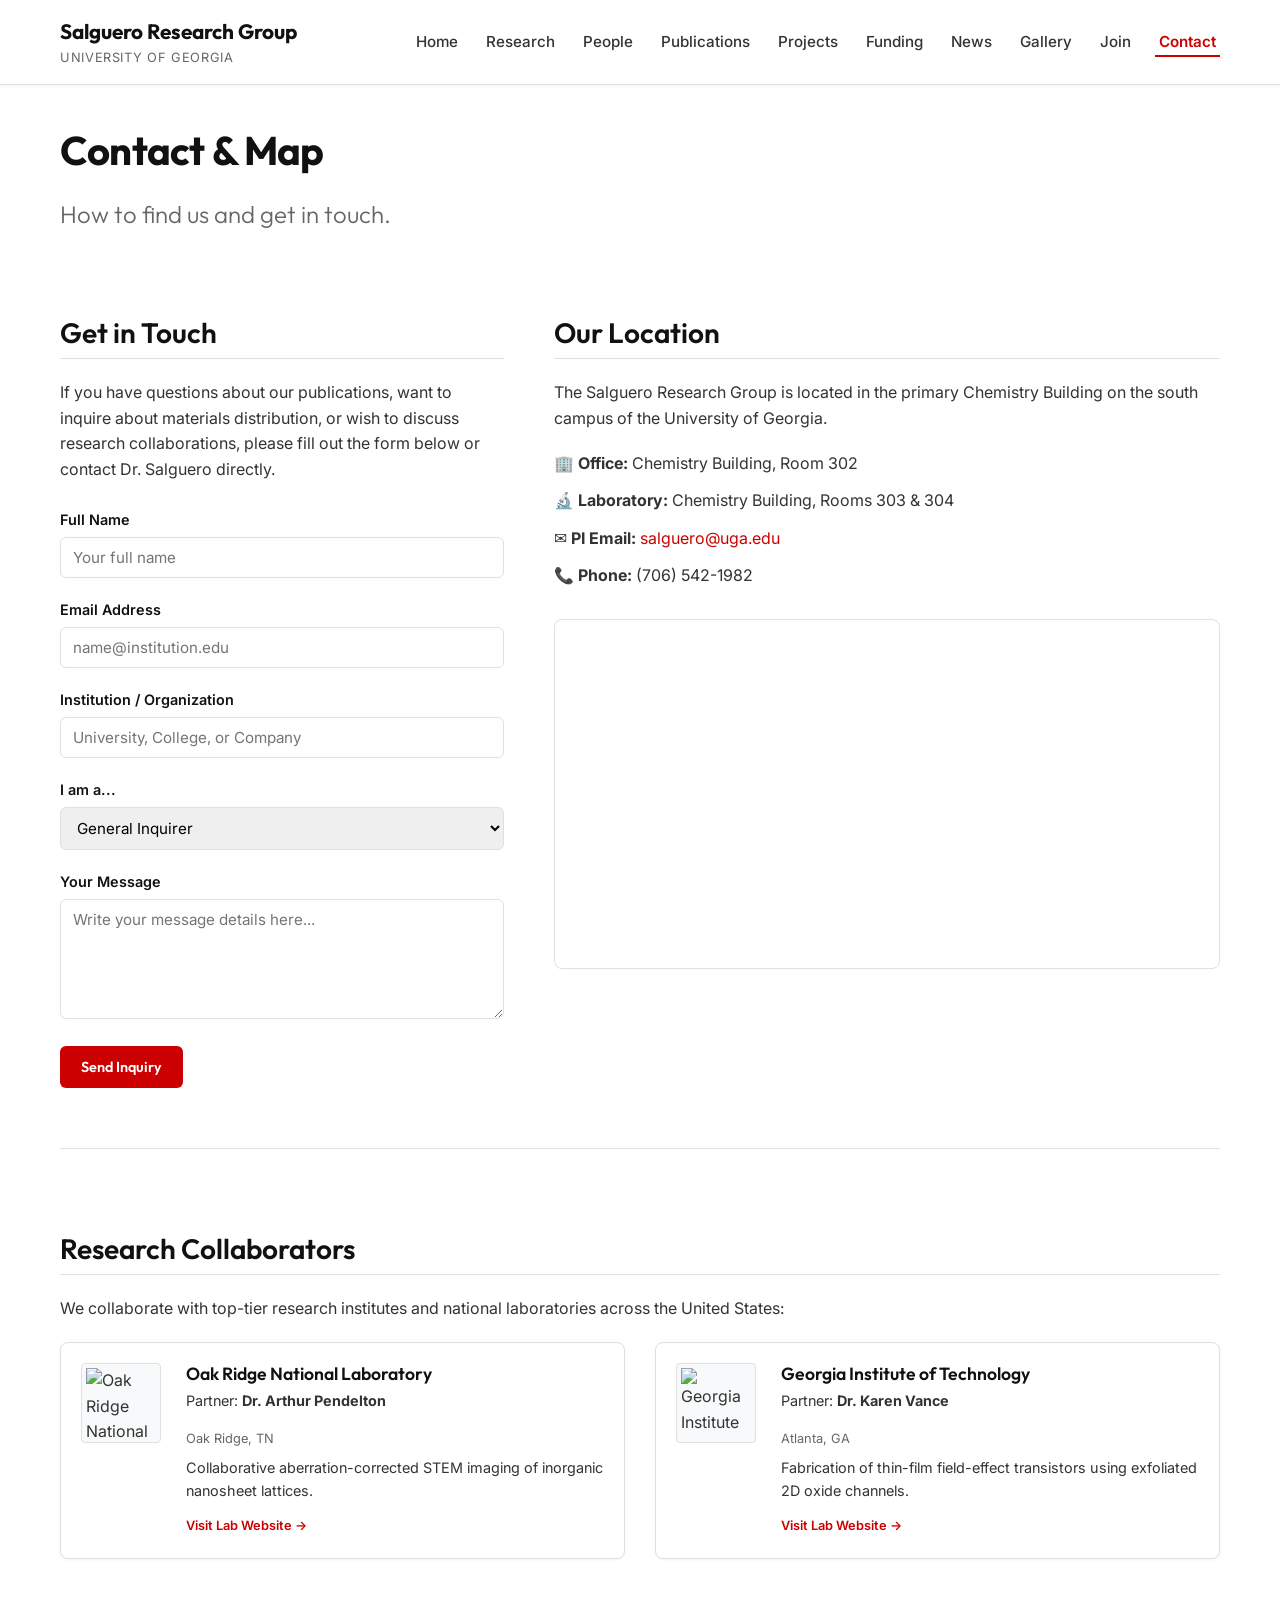
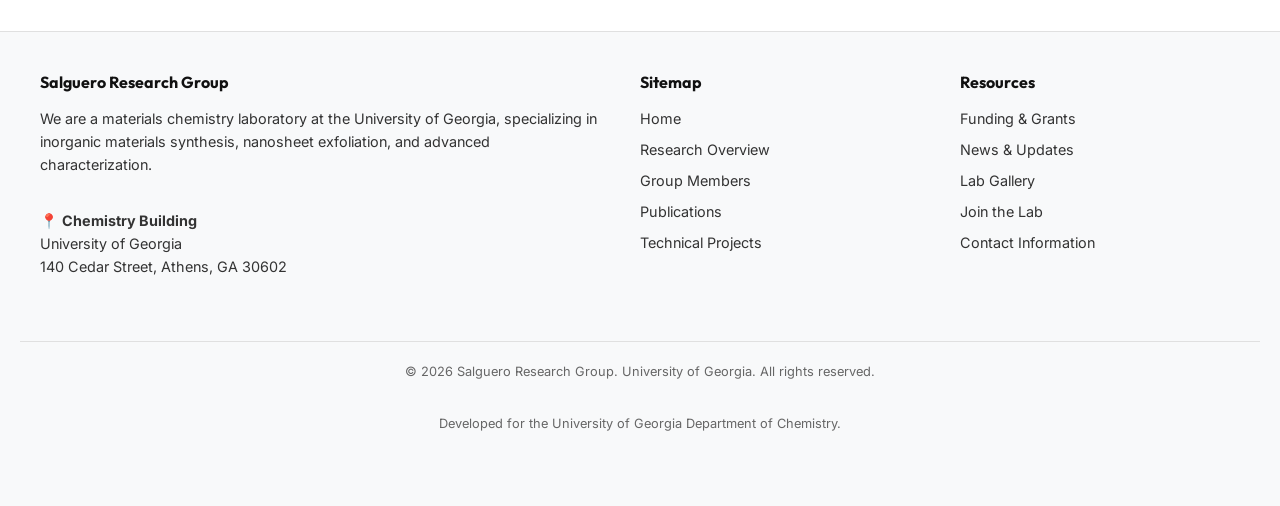
==== contact.html @ 6aad4009 "Build Version 1 responsive HTML pages, global layout script, and academic stylesheet" ====
<!DOCTYPE html>
<html lang="en">
<head>
  <meta charset="UTF-8">
  <meta name="viewport" content="width=device-width, initial-scale=1.0">
  <meta name="description" content="Get in touch with the Salguero Lab at UGA. Laboratory location, mailing address, email contact, and campus navigation map.">
  <title>Contact & Map | Salguero Research Group</title>
  <link rel="stylesheet" href="styles/main.css">
  <link rel="preconnect" href="https://fonts.googleapis.com">
  <link rel="preconnect" href="https://fonts.gstatic.com" crossorigin>
  <link href="https://fonts.googleapis.com/css2?family=Inter:wght@400;500;600&family=Outfit:wght@600;700&display=swap" rel="stylesheet">
</head>
<body>

  <div id="header-container"></div>

  <main id="main-content">
    <h1>Contact & Map</h1>
    <p class="hero-tagline">How to find us and get in touch.</p>

    <div class="contact-grid" style="margin-top: 40px;">
      
      <!-- Left Column: Info & Form -->
      <div>
        <h2>Get in Touch</h2>
        <p>If you have questions about our publications, want to inquire about materials distribution, or wish to discuss research collaborations, please fill out the form below or contact Dr. Salguero directly.</p>
        
        <form id="contact-form" style="margin-top: 25px;" onsubmit="handleFormSubmit(event)">
          <div class="form-group">
            <label for="name" class="form-label">Full Name</label>
            <input type="text" id="name" class="form-control" required placeholder="Your full name">
          </div>
          
          <div class="form-group">
            <label for="email" class="form-label">Email Address</label>
            <input type="email" id="email" class="form-control" required placeholder="name@institution.edu">
          </div>

          <div class="form-group">
            <label for="affiliation" class="form-label">Institution / Organization</label>
            <input type="text" id="affiliation" class="form-control" placeholder="University, College, or Company">
          </div>

          <div class="form-group">
            <label for="role" class="form-label">I am a...</label>
            <select id="role" class="form-control">
              <option value="General Inquirer">General Inquirer</option>
              <option value="Graduate Applicant">Prospective Graduate Student</option>
              <option value="Undergraduate Applicant">Prospective Undergraduate Researcher</option>
              <option value="Collaborator">Academic or Industry Collaborator</option>
            </select>
          </div>

          <div class="form-group">
            <label for="message" class="form-label">Your Message</label>
            <textarea id="message" class="form-control" required placeholder="Write your message details here..."></textarea>
          </div>

          <button type="submit" class="btn btn-primary">Send Inquiry</button>
        </form>

        <div id="form-success-box" class="empty-state-card hidden" style="background-color: #E8F5E9; border-color: #2E7D32; padding: 25px; margin-top: 20px; text-align: left;">
          <h4 style="color: #2E7D32; margin-bottom: 5px;">✓ Message Submitted Successfully</h4>
          <p style="margin-bottom: 0; font-size: 0.95rem;">Thank you for contacting the Salguero Research Group. We have received your inquiry and will respond as soon as possible.</p>
        </div>
      </div>

      <!-- Right Column: Address and Map -->
      <div>
        <h2>Our Location</h2>
        <p>The Salguero Research Group is located in the primary Chemistry Building on the south campus of the University of Georgia.</p>
        
        <ul class="contact-list">
          <li>🏢 <strong>Office:</strong> Chemistry Building, Room 302</li>
          <li>🔬 <strong>Laboratory:</strong> Chemistry Building, Rooms 303 & 304</li>
          <li>✉️ <strong>PI Email:</strong> <a href="mailto:salguero@uga.edu">salguero@uga.edu</a></li>
          <li>📞 <strong>Phone:</strong> (706) 542-1982</li>
        </ul>

        <div class="map-iframe-container" style="margin-top: 30px;">
          <!-- Embedded Google Map of UGA Chemistry Building -->
          <iframe 
            title="UGA Chemistry Department Location Map"
            src="https://www.google.com/maps/embed?pb=!1m18!1m12!1m13!1d3320.1706859345633!2d-83.37330548480374!3d33.94705358063544!2m3!1f0!2f0!3f0!3m2!1i1024!2i768!4f13.1!3m3!1m2!1s0x88f66d2146f6630f%3A0xc3cfdb078696ecbd!2sChemistry%20Department%2C%20140%20Cedar%20St%2C%20Athens%2C%20GA%2030602!5e0!3m2!1sen!2sus!4v1660000000000!5m2!1sen!2sus"
            allowfullscreen="" 
            loading="lazy" 
            referrerpolicy="no-referrer-when-downgrade">
          </iframe>
        </div>
      </div>

    </div>

    <!-- Render Collaborators Section -->
    <section class="mb-8" style="margin-top: 60px; padding-top: 40px; border-top: 1px solid var(--border);">
      <h2>Research Collaborators</h2>
      <p style="margin-bottom: 20px;">We collaborate with top-tier research institutes and national laboratories across the United States:</p>
      <div id="collaborators-list-target" class="grid-cols-2">
        <p>Loading collaborator profiles...</p>
      </div>
    </section>

  </main>

  <div id="footer-container"></div>

  <script type="module" src="src/js/layout.js"></script>
  <script type="module">
    import { loadData } from './src/js/loader.js';
    import { validateData } from './src/js/validator.js';
    import { CollaboratorCard } from './src/js/components.js';
    import { renderList } from './src/js/renderer.js';

    // Bind form submit globally
    window.handleFormSubmit = function(event) {
      event.preventDefault();
      
      // Hide form and show success box
      const form = document.getElementById('contact-form');
      const successBox = document.getElementById('form-success-box');
      if (form && successBox) {
        form.classList.add('hidden');
        successBox.classList.remove('hidden');
      }
    };

    async function initCollaborators() {
      const dataObj = await loadData('collaborators.json');
      const collaboratorsList = dataObj.collaborators || [];

      // Validate
      validateData('collaborator', collaboratorsList);

      // Render
      renderList({
        selector: '#collaborators-list-target',
        items: collaboratorsList,
        componentFn: CollaboratorCard,
        emptyMessage: 'No collaborators registered.'
      });
    }

    initCollaborators();
  </script>
</body>
</html>
---- styles/main.css ----
/* Design Tokens & Stylesheet for Salguero Lab Website */

/* 1. Global Reset & Variables */
:root {
  --primary: #CC0000;       /* UGA Bulldog Red */
  --primary-hover: #A30000;
  --dark: #111111;          /* Arch Black alternative */
  --dark-gray: #333333;     /* Body Text */
  --light-gray: #666666;    /* Captions / Meta */
  --border: #E0E0E0;        /* Silver Borders */
  --bg: #FFFFFF;            /* Main Background */
  --bg-offset: #F8F9FA;     /* Secondary Sections background */
  
  --font-sans: 'Inter', system-ui, -apple-system, sans-serif;
  --font-heading: 'Outfit', 'Inter', system-ui, sans-serif;
  
  --max-width: 1200px;
  --transition: all 0.25s cubic-bezier(0.4, 0, 0.2, 1);
  --shadow-sm: 0 1px 3px rgba(0,0,0,0.05);
  --shadow-md: 0 4px 6px -1px rgba(0,0,0,0.05), 0 2px 4px -1px rgba(0,0,0,0.03);
  --shadow-hover: 0 10px 15px -3px rgba(0,0,0,0.08), 0 4px 6px -2px rgba(0,0,0,0.04);
}

*, *::before, *::after {
  box-sizing: border-box;
  margin: 0;
  padding: 0;
}

html {
  scroll-behavior: smooth;
}

body {
  font-family: var(--font-sans);
  background-color: var(--bg);
  color: var(--dark-gray);
  line-height: 1.6;
  -webkit-font-smoothing: antialiased;
  display: flex;
  flex-direction: column;
  min-height: 100vh;
}

main {
  flex: 1 0 auto;
  padding: 40px 20px;
  max-width: var(--max-width);
  width: 100%;
  margin: 0 auto;
}

/* 2. Typography */
h1, h2, h3, h4, h5, h6 {
  font-family: var(--font-heading);
  color: var(--dark);
  font-weight: 700;
  line-height: 1.25;
  margin-bottom: 0.5em;
}

h1 { font-size: 2.5rem; letter-spacing: -0.02em; }
h2 { font-size: 1.75rem; margin-top: 1.5em; margin-bottom: 0.75em; font-weight: 600; border-bottom: 1px solid var(--border); padding-bottom: 8px; }
h3 { font-size: 1.25rem; font-weight: 600; }

p {
  margin-bottom: 1.2em;
}

a {
  color: var(--primary);
  text-decoration: none;
  transition: var(--transition);
}

a:hover {
  color: var(--primary-hover);
  text-decoration: underline;
}

/* 3. Reusable Layout Elements */
.container {
  max-width: var(--max-width);
  margin: 0 auto;
  width: 100%;
}

.grid-cols-2 { display: grid; grid-template-columns: repeat(2, 1fr); gap: 30px; }
.grid-cols-3 { display: grid; grid-template-columns: repeat(3, 1fr); gap: 30px; }
.grid-cols-4 { display: grid; grid-template-columns: repeat(4, 1fr); gap: 20px; }

@media (max-width: 900px) {
  .grid-cols-3 { grid-template-columns: repeat(2, 1fr); }
  .grid-cols-4 { grid-template-columns: repeat(2, 1fr); }
}

@media (max-width: 600px) {
  .grid-cols-2 { grid-template-columns: 1fr; }
  .grid-cols-3 { grid-template-columns: 1fr; }
  .grid-cols-4 { grid-template-columns: 1fr; }
  h1 { font-size: 2rem; }
}

.text-center { text-align: center; }
.my-8 { margin-top: 2rem; margin-bottom: 2rem; }
.mb-8 { margin-bottom: 2rem; }
.py-4 { padding-top: 1rem; padding-bottom: 1rem; }
.py-8 { padding-top: 2rem; padding-bottom: 2rem; }

/* 4. Common Dynamic Header & Navigation */
.header-wrapper {
  border-bottom: 1px solid var(--border);
  background-color: var(--bg);
  position: sticky;
  top: 0;
  z-index: 100;
  box-shadow: var(--shadow-sm);
}

.header-container {
  max-width: var(--max-width);
  margin: 0 auto;
  display: flex;
  justify-content: space-between;
  align-items: center;
  padding: 15px 20px;
}

.logo-link {
  display: flex;
  flex-direction: column;
}

.logo-title {
  font-family: var(--font-heading);
  font-size: 1.3rem;
  font-weight: 700;
  color: var(--dark);
  text-decoration: none;
}

.logo-sub {
  font-size: 0.8rem;
  color: var(--light-gray);
  text-transform: uppercase;
  letter-spacing: 0.05em;
}

.nav-links {
  display: flex;
  list-style: none;
  gap: 20px;
}

.nav-item a {
  color: var(--dark-gray);
  font-weight: 500;
  font-size: 0.95rem;
  padding: 6px 4px;
  position: relative;
  text-decoration: none;
}

.nav-item a::after {
  content: '';
  position: absolute;
  bottom: 0;
  left: 0;
  width: 0;
  height: 2px;
  background-color: var(--primary);
  transition: var(--transition);
}

.nav-item a:hover {
  color: var(--primary);
}

.nav-item a:hover::after {
  width: 100%;
}

.nav-item.active a {
  color: var(--primary);
  font-weight: 600;
}

.nav-item.active a::after {
  width: 100%;
}

/* Mobile nav controls */
.mobile-nav-toggle {
  display: none;
  background: none;
  border: none;
  font-size: 1.5rem;
  color: var(--dark);
  cursor: pointer;
  padding: 5px;
}

@media (max-width: 1024px) {
  .mobile-nav-toggle {
    display: block;
  }
  .nav-links {
    display: none;
    flex-direction: column;
    position: absolute;
    top: 100%;
    left: 0;
    right: 0;
    background-color: var(--bg);
    border-bottom: 1px solid var(--border);
    padding: 20px;
    gap: 15px;
    box-shadow: var(--shadow-md);
  }
  .nav-links.mobile-open {
    display: flex;
  }
}

/* 5. Common Footer */
.footer-wrapper {
  background-color: var(--bg-offset);
  border-top: 1px solid var(--border);
  padding: 40px 20px;
  font-size: 0.9rem;
  color: var(--dark-gray);
}

.footer-container {
  max-width: var(--max-width);
  margin: 0 auto;
  display: grid;
  grid-template-columns: 2fr 1fr 1fr;
  gap: 40px;
}

@media (max-width: 768px) {
  .footer-container {
    grid-template-columns: 1fr;
    gap: 30px;
  }
}

.footer-info h4, .footer-links h4 {
  font-size: 1rem;
  margin-bottom: 15px;
  color: var(--dark);
}

.footer-links ul {
  list-style: none;
}

.footer-links li {
  margin-bottom: 8px;
}

.footer-links a {
  color: var(--dark-gray);
}

.footer-links a:hover {
  color: var(--primary);
}

.footer-bottom {
  border-top: 1px solid var(--border);
  margin-top: 30px;
  padding-top: 20px;
  text-align: center;
  font-size: 0.8rem;
  color: var(--light-gray);
}

/* 6. Dynamic Card Components Styling */

/* Faculty Card */
.faculty-profile {
  margin-bottom: 40px;
}
.profile-header-grid {
  display: grid;
  grid-template-columns: 280px 1fr;
  gap: 40px;
  margin-bottom: 30px;
}
.profile-photo {
  width: 100%;
  aspect-ratio: 1;
  object-fit: cover;
  border-radius: 8px;
  border: 1px solid var(--border);
}
.faculty-name {
  font-size: 2.2rem;
  margin-bottom: 5px;
}
.faculty-title {
  font-size: 1.2rem;
  color: var(--primary);
  font-weight: 500;
  margin-bottom: 10px;
}
.faculty-affiliation {
  color: var(--light-gray);
  margin-bottom: 20px;
}
.contact-info-block {
  background: var(--bg-offset);
  padding: 15px;
  border-radius: 6px;
  border: 1px solid var(--border);
  margin-bottom: 20px;
  font-size: 0.95rem;
}
.contact-info-block p {
  margin-bottom: 5px;
}
.profile-social-links a {
  margin-right: 15px;
  font-weight: 500;
}
@media (max-width: 768px) {
  .profile-header-grid {
    grid-template-columns: 1fr;
    gap: 20px;
  }
  .profile-image-container {
    max-width: 280px;
    margin: 0 auto;
  }
}

/* Student Cards */
.student-card {
  background: var(--bg);
  border: 1px solid var(--border);
  border-radius: 8px;
  overflow: hidden;
  box-shadow: var(--shadow-sm);
  transition: var(--transition);
  display: flex;
  flex-direction: column;
}
.student-card:hover {
  transform: translateY(-4px);
  box-shadow: var(--shadow-hover);
  border-color: var(--primary);
}
.student-photo-wrapper {
  width: 100%;
  aspect-ratio: 1;
  overflow: hidden;
  border-bottom: 1px solid var(--border);
}
.student-photo {
  width: 100%;
  height: 100%;
  object-fit: cover;
  transition: var(--transition);
}
.student-card:hover .student-photo {
  transform: scale(1.05);
}
.student-info {
  padding: 20px;
  display: flex;
  flex-direction: column;
  flex-grow: 1;
}
.student-name {
  font-size: 1.15rem;
  margin-bottom: 4px;
}
.student-role {
  font-size: 0.9rem;
  color: var(--primary);
  font-weight: 500;
  margin-bottom: 8px;
}
.student-year {
  font-size: 0.8rem;
  color: var(--light-gray);
  margin-bottom: 12px;
}
.student-focus {
  font-size: 0.9rem;
  margin-bottom: 20px;
  flex-grow: 1;
  color: var(--dark-gray);
}
.student-links a {
  margin-right: 12px;
  font-size: 0.85rem;
}

/* Alumni Cards */
.alumni-card-item {
  border-bottom: 1px solid var(--border);
  padding: 15px 0;
}
.alumni-card-item:last-child {
  border-bottom: none;
}
.alumni-header {
  display: flex;
  justify-content: space-between;
  align-items: baseline;
  margin-bottom: 5px;
}
.alumni-name {
  font-size: 1.1rem;
}
.alumni-degree {
  font-weight: 400;
  color: var(--light-gray);
}
.alumni-year {
  font-size: 0.85rem;
  color: var(--primary);
  font-weight: 600;
}
.alumni-thesis {
  font-size: 0.9rem;
  color: var(--light-gray);
  font-style: italic;
  margin-bottom: 4px;
}
.alumni-current {
  font-size: 0.9rem;
  margin-bottom: 6px;
}
.alumni-linkedin-link {
  font-size: 0.8rem;
}

/* Project Cards */
.project-card {
  border: 1px solid var(--border);
  border-radius: 8px;
  background-color: var(--bg);
  box-shadow: var(--shadow-sm);
  overflow: hidden;
  transition: var(--transition);
  margin-bottom: 30px;
  display: grid;
  grid-template-columns: 1fr;
}
.project-card:hover {
  box-shadow: var(--shadow-hover);
  border-color: var(--primary);
}
.project-image-container {
  width: 100%;
  height: 250px;
  overflow: hidden;
  border-bottom: 1px solid var(--border);
}
.project-image {
  width: 100%;
  height: 100%;
  object-fit: cover;
  transition: var(--transition);
}
.project-card:hover .project-image {
  transform: scale(1.03);
}
.project-content {
  padding: 24px;
}
.project-header {
  display: flex;
  align-items: baseline;
  gap: 15px;
  margin-bottom: 12px;
}
.project-status {
  font-size: 0.75rem;
  font-weight: 700;
  text-transform: uppercase;
  padding: 2px 8px;
  border-radius: 4px;
  letter-spacing: 0.05em;
}
.status-active {
  background-color: #E8F5E9;
  color: #2E7D32;
}
.status-completed {
  background-color: #ECEFF1;
  color: #455A64;
}
.project-title {
  margin-bottom: 0;
}
.project-summary {
  font-size: 1rem;
  margin-bottom: 15px;
}
.project-tags-row {
  margin-bottom: 15px;
}
.project-tag {
  display: inline-block;
  background: var(--bg-offset);
  border: 1px solid var(--border);
  font-size: 0.75rem;
  padding: 2px 8px;
  border-radius: 4px;
  margin-right: 8px;
  margin-bottom: 6px;
  color: var(--dark-gray);
}
.project-funding {
  font-size: 0.85rem;
  color: var(--light-gray);
  margin-bottom: 15px;
}
.project-more-btn {
  background: none;
  border: 1px solid var(--border);
  padding: 8px 16px;
  font-size: 0.85rem;
  font-weight: 600;
  border-radius: 4px;
  cursor: pointer;
  color: var(--dark-gray);
  transition: var(--transition);
}
.project-more-btn:hover {
  background-color: var(--primary);
  color: #fff;
  border-color: var(--primary);
}
.project-description-full {
  margin-top: 15px;
  padding-top: 15px;
  border-top: 1px solid var(--border);
}

/* Publication Card */
.publication-card {
  border-left: 3px solid var(--primary);
  padding: 15px 20px;
  background: var(--bg-offset);
  border-top: 1px solid var(--border);
  border-right: 1px solid var(--border);
  border-bottom: 1px solid var(--border);
  border-radius: 0 6px 6px 0;
  margin-bottom: 20px;
  box-shadow: var(--shadow-sm);
  transition: var(--transition);
}
.publication-card:hover {
  box-shadow: var(--shadow-md);
  background: var(--bg);
}
.pub-meta-row {
  display: flex;
  justify-content: space-between;
  align-items: center;
  margin-bottom: 8px;
}
.pub-year-badge {
  background-color: var(--primary);
  color: #fff;
  font-weight: 700;
  font-size: 0.8rem;
  padding: 2px 8px;
  border-radius: 4px;
}
.pub-tags-list {
  display: flex;
  gap: 5px;
}
.pub-tag-badge {
  font-size: 0.7rem;
  background: #fff;
  border: 1px solid var(--border);
  padding: 2px 6px;
  border-radius: 4px;
  color: var(--light-gray);
}
.pub-title {
  font-size: 1.15rem;
  margin-bottom: 6px;
  color: var(--dark);
}
.pub-authors {
  font-size: 0.95rem;
  font-weight: 500;
  margin-bottom: 4px;
}
.pub-journal-details {
  font-size: 0.9rem;
  color: var(--light-gray);
  margin-bottom: 12px;
}
.pub-actions {
  display: flex;
  gap: 15px;
  font-size: 0.85rem;
  align-items: center;
}
.pub-link-btn {
  font-weight: 600;
}
.pub-abstract-btn {
  background: none;
  border: none;
  color: var(--primary);
  cursor: pointer;
  font-weight: 500;
  font-size: 0.85rem;
  padding: 0;
}
.pub-abstract-btn:hover {
  text-decoration: underline;
}
.pub-abstract-panel {
  margin-top: 15px;
  padding-top: 15px;
  border-top: 1px solid var(--border);
  font-size: 0.9rem;
  color: var(--dark-gray);
}

/* Grant Card */
.grant-card {
  border: 1px solid var(--border);
  border-radius: 8px;
  padding: 20px;
  background-color: var(--bg);
  box-shadow: var(--shadow-sm);
  transition: var(--transition);
}
.grant-card:hover {
  box-shadow: var(--shadow-md);
  border-color: var(--primary);
}
.grant-header {
  display: flex;
  justify-content: space-between;
  align-items: flex-start;
  gap: 15px;
  margin-bottom: 15px;
}
.grant-status {
  font-size: 0.7rem;
  font-weight: 700;
  text-transform: uppercase;
  padding: 2px 8px;
  border-radius: 4px;
}
.grant-title {
  font-size: 1.15rem;
  margin-bottom: 0;
  flex-grow: 1;
}
.grant-details-grid {
  font-size: 0.9rem;
  display: grid;
  grid-template-columns: 1fr;
  gap: 6px;
  color: var(--dark-gray);
}

/* News Card */
.news-card {
  border: 1px solid var(--border);
  border-radius: 8px;
  overflow: hidden;
  box-shadow: var(--shadow-sm);
  background: var(--bg);
  margin-bottom: 30px;
  display: flex;
  flex-direction: column;
}
.news-image-wrapper {
  width: 100%;
  height: 200px;
  overflow: hidden;
  border-bottom: 1px solid var(--border);
}
.news-image {
  width: 100%;
  height: 100%;
  object-fit: cover;
}
.news-card-content {
  padding: 20px;
}
.news-date {
  font-size: 0.8rem;
  color: var(--light-gray);
  text-transform: uppercase;
  font-weight: 600;
  display: block;
  margin-bottom: 6px;
}
.news-title {
  font-size: 1.25rem;
  margin-bottom: 10px;
}
.news-excerpt {
  font-size: 0.95rem;
  margin-bottom: 15px;
  color: var(--dark-gray);
}
.news-read-btn {
  background: none;
  border: none;
  color: var(--primary);
  font-weight: 600;
  cursor: pointer;
  padding: 0;
  font-size: 0.9rem;
}
.news-read-btn:hover {
  text-decoration: underline;
}
.news-body-full {
  margin-top: 15px;
  padding-top: 15px;
  border-top: 1px solid var(--border);
  font-size: 0.95rem;
}
.news-external-link {
  margin-top: 10px;
  font-weight: 600;
}

/* Gallery Styling */
.gallery-filter-buttons {
  display: flex;
  justify-content: center;
  gap: 10px;
  margin-bottom: 30px;
}
.filter-btn {
  background-color: var(--bg);
  border: 1px solid var(--border);
  padding: 8px 16px;
  border-radius: 20px;
  font-size: 0.9rem;
  font-weight: 500;
  cursor: pointer;
  transition: var(--transition);
}
.filter-btn.active, .filter-btn:hover {
  background-color: var(--primary);
  color: #fff;
  border-color: var(--primary);
}
.gallery-grid {
  display: grid;
  grid-template-columns: repeat(auto-fill, minmax(280px, 1fr));
  gap: 20px;
}
.gallery-card {
  border-radius: 8px;
  overflow: hidden;
  border: 1px solid var(--border);
  box-shadow: var(--shadow-sm);
  position: relative;
  aspect-ratio: 4/3;
  background-color: #000;
}
.gallery-image-wrapper {
  width: 100%;
  height: 100%;
  position: relative;
}
.gallery-image {
  width: 100%;
  height: 100%;
  object-fit: cover;
  transition: var(--transition);
  display: block;
}
.gallery-overlay {
  position: absolute;
  bottom: 0;
  left: 0;
  right: 0;
  background: linear-gradient(transparent, rgba(0,0,0,0.85));
  padding: 15px;
  color: #fff;
  opacity: 0;
  transition: var(--transition);
  display: flex;
  flex-direction: column;
  justify-content: flex-end;
  height: 60%;
}
.gallery-card:hover .gallery-image {
  transform: scale(1.05);
  opacity: 0.6;
}
.gallery-card:hover .gallery-overlay {
  opacity: 1;
}
.gallery-category-badge {
  font-size: 0.7rem;
  background: var(--primary);
  color: #fff;
  padding: 2px 6px;
  border-radius: 3px;
  align-self: flex-start;
  margin-bottom: 6px;
  text-transform: uppercase;
  font-weight: 600;
}
.gallery-caption {
  font-size: 0.85rem;
  line-height: 1.3;
  margin-bottom: 4px;
}
.gallery-date {
  font-size: 0.75rem;
  opacity: 0.7;
}

/* Timeline Styling */
.timeline-container {
  position: relative;
  max-width: 800px;
  margin: 0 auto;
  padding: 20px 0;
}
.timeline-container::before {
  content: '';
  position: absolute;
  top: 0;
  bottom: 0;
  left: 20px;
  width: 2px;
  background-color: var(--border);
}
.timeline-node {
  position: relative;
  padding-left: 50px;
  margin-bottom: 30px;
}
.timeline-marker {
  position: absolute;
  left: 11px;
  top: 6px;
  width: 20px;
  height: 20px;
  border-radius: 50%;
  background-color: #fff;
  border: 4px solid var(--border);
  transition: var(--transition);
  z-index: 2;
}
.timeline-node:hover .timeline-marker {
  border-color: var(--primary);
  transform: scale(1.2);
}
.timeline-marker.type-group-meeting { border-color: #42a5f5; }
.timeline-marker.type-dissertation-defense { border-color: #66bb6a; }
.timeline-marker.type-departmental-seminar { border-color: #ab47bc; }
.timeline-marker.type-outreach { border-color: #ffa726; }

.timeline-content-card {
  background: var(--bg-offset);
  border: 1px solid var(--border);
  border-radius: 8px;
  padding: 20px;
  box-shadow: var(--shadow-sm);
  transition: var(--transition);
}
.timeline-node:hover .timeline-content-card {
  box-shadow: var(--shadow-md);
  border-color: var(--border);
  background-color: #fff;
}
.timeline-header {
  display: flex;
  justify-content: space-between;
  align-items: center;
  font-size: 0.8rem;
  margin-bottom: 8px;
}
.event-type-badge {
  text-transform: uppercase;
  font-weight: 700;
  letter-spacing: 0.05em;
  color: var(--light-gray);
}
.event-date {
  color: var(--primary);
  font-weight: 600;
}
.event-title {
  font-size: 1.15rem;
  margin-bottom: 8px;
}
.event-meta-info {
  display: flex;
  gap: 15px;
  font-size: 0.8rem;
  color: var(--light-gray);
  margin-bottom: 12px;
}
.event-description {
  font-size: 0.9rem;
  line-height: 1.5;
  margin-bottom: 0;
}

/* Collaborator Card */
.collaborator-card {
  display: flex;
  gap: 25px;
  border: 1px solid var(--border);
  border-radius: 8px;
  padding: 20px;
  background-color: var(--bg);
  box-shadow: var(--shadow-sm);
  transition: var(--transition);
}
.collaborator-card:hover {
  box-shadow: var(--shadow-md);
  border-color: var(--primary);
}
.collab-logo-container {
  width: 80px;
  height: 80px;
  flex-shrink: 0;
  display: flex;
  align-items: center;
  justify-content: center;
  border: 1px solid var(--border);
  background-color: var(--bg-offset);
  border-radius: 4px;
}
.collab-logo {
  max-width: 90%;
  max-height: 90%;
  object-fit: contain;
}
.collab-info {
  flex-grow: 1;
}
.collab-inst {
  font-size: 1.1rem;
  margin-bottom: 4px;
}
.collab-name {
  font-size: 0.9rem;
  color: var(--dark-gray);
}
.collab-loc {
  font-size: 0.8rem;
  color: var(--light-gray);
  margin-bottom: 6px;
}
.collab-focus {
  font-size: 0.9rem;
  margin-bottom: 10px;
}
.collab-link {
  font-size: 0.8rem;
  font-weight: 600;
}
@media (max-width: 600px) {
  .collaborator-card {
    flex-direction: column;
    gap: 15px;
  }
}

/* 7. Forms and Actions */
.btn {
  display: inline-block;
  font-family: var(--font-heading);
  font-weight: 600;
  font-size: 0.9rem;
  padding: 10px 20px;
  border-radius: 6px;
  border: 1px solid transparent;
  cursor: pointer;
  transition: var(--transition);
  text-align: center;
  line-height: 1.4;
}

.btn-primary {
  background-color: var(--primary);
  color: #fff;
}
.btn-primary:hover {
  background-color: var(--primary-hover);
  color: #fff;
  text-decoration: none;
}

.btn-secondary {
  background-color: transparent;
  border-color: var(--border);
  color: var(--dark-gray);
}
.btn-secondary:hover {
  background-color: var(--bg-offset);
  text-decoration: none;
}

.btn-sm {
  padding: 6px 12px;
  font-size: 0.8rem;
}

.search-filter-bar {
  background-color: var(--bg-offset);
  border: 1px solid var(--border);
  border-radius: 6px;
  padding: 15px;
  margin-bottom: 25px;
  display: flex;
  gap: 15px;
  align-items: center;
}
.search-input {
  flex-grow: 1;
  padding: 8px 12px;
  border: 1px solid var(--border);
  border-radius: 4px;
  font-size: 0.9rem;
  font-family: inherit;
}
.search-input:focus {
  outline: none;
  border-color: var(--primary);
  box-shadow: 0 0 0 2px rgba(204,0,0,0.1);
}
.filter-select {
  padding: 8px 12px;
  border: 1px solid var(--border);
  border-radius: 4px;
  font-size: 0.9rem;
  background-color: #fff;
  cursor: pointer;
}
.filter-select:focus {
  outline: none;
  border-color: var(--primary);
}

@media (max-width: 600px) {
  .search-filter-bar {
    flex-direction: column;
    align-items: stretch;
  }
}

.form-group {
  margin-bottom: 20px;
}
.form-label {
  display: block;
  font-weight: 600;
  font-size: 0.9rem;
  margin-bottom: 6px;
  color: var(--dark);
}
.form-control {
  width: 100%;
  padding: 10px 12px;
  border: 1px solid var(--border);
  border-radius: 6px;
  font-size: 0.95rem;
  font-family: inherit;
  transition: var(--transition);
}
.form-control:focus {
  outline: none;
  border-color: var(--primary);
  box-shadow: 0 0 0 2px rgba(204,0,0,0.1);
}
textarea.form-control {
  resize: vertical;
  min-height: 120px;
}

/* Empty State Styling */
.empty-state-card {
  text-align: center;
  padding: 40px 20px;
  border: 2px dashed var(--border);
  border-radius: 8px;
  background: var(--bg-offset);
}
.empty-state-message {
  font-size: 1rem;
  color: var(--light-gray);
  margin-bottom: 0;
}

/* Hero elements for Home Page */
.hero-section {
  text-align: center;
  padding: 60px 20px;
  background: radial-gradient(circle at top, rgba(204,0,0,0.03), transparent);
  border-radius: 12px;
  margin-bottom: 40px;
}
.hero-tagline {
  font-family: var(--font-heading);
  font-size: 1.5rem;
  color: var(--light-gray);
  margin-top: 10px;
  margin-bottom: 30px;
  font-weight: 300;
}
.hero-cta {
  display: flex;
  justify-content: center;
  gap: 15px;
}

/* Contact Info Styling */
.contact-grid {
  display: grid;
  grid-template-columns: 1fr 1.5fr;
  gap: 50px;
}
@media (max-width: 768px) {
  .contact-grid {
    grid-template-columns: 1fr;
    gap: 30px;
  }
}
.map-iframe-container {
  width: 100%;
  height: 350px;
  border: 1px solid var(--border);
  border-radius: 8px;
  overflow: hidden;
}
.map-iframe-container iframe {
  width: 100%;
  height: 100%;
  border: none;
}
.contact-list {
  list-style: none;
  margin-top: 15px;
}
.contact-list li {
  margin-bottom: 12px;
  font-size: 1rem;
}

/* Utility Helper classes */
.hidden { display: none !important; }
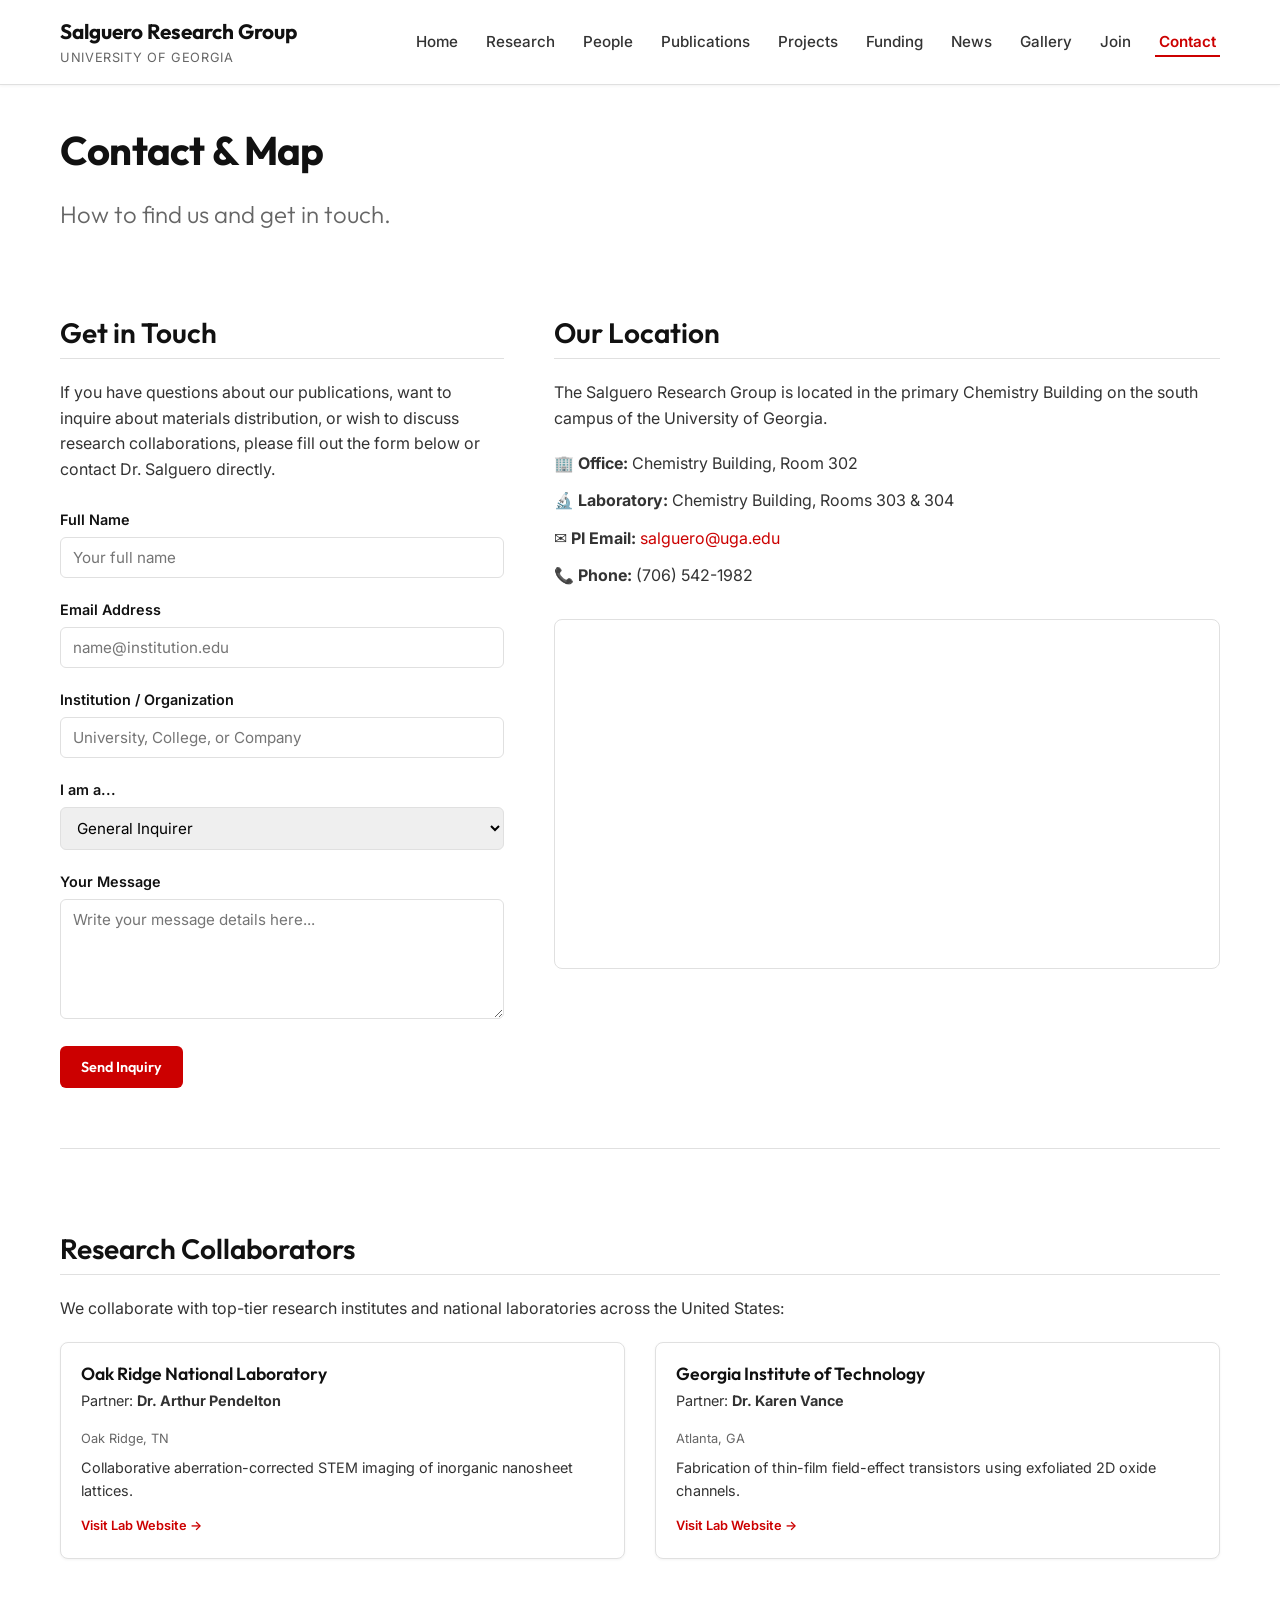
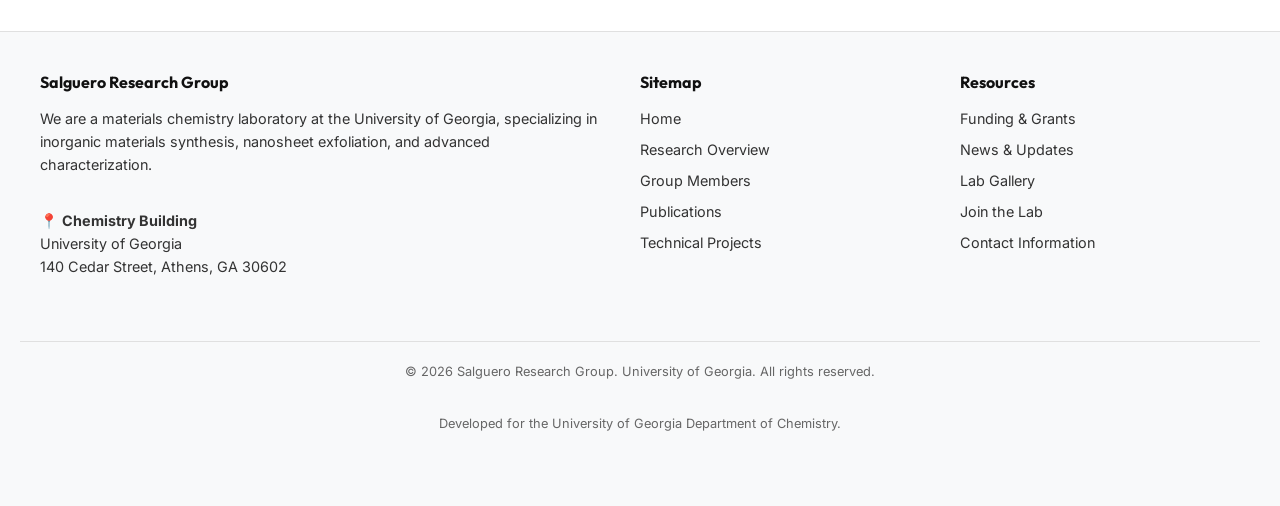
==== commit 0280520c: "Complete production SEO optimization pass and resolution of renderer toggle functions across all pag" ====
--- a/contact.html
+++ b/contact.html
@@ -3,8 +3,23 @@
 <head>
   <meta charset="UTF-8">
   <meta name="viewport" content="width=device-width, initial-scale=1.0">
-  <meta name="description" content="Get in touch with the Salguero Lab at UGA. Laboratory location, mailing address, email contact, and campus navigation map.">
   <title>Contact & Map | Salguero Research Group</title>
+  <meta name="description" content="Get in touch with the Salguero Lab at UGA. Office and laboratory location in the Chemistry Building, mailing address, email contact, and interactive map.">
+  <link rel="canonical" href="https://robbenmathew91-oss.github.io/Dr-Tina-website/contact.html">
+
+  <!-- OpenGraph -->
+  <meta property="og:title" content="Contact & Map | Salguero Research Group">
+  <meta property="og:description" content="Get in touch with the Salguero Lab at UGA. Office and laboratory location in the Chemistry Building, mailing address, email contact, and interactive map.">
+  <meta property="og:url" content="https://robbenmathew91-oss.github.io/Dr-Tina-website/contact.html">
+  <meta property="og:type" content="website">
+  <meta property="og:image" content="https://robbenmathew91-oss.github.io/Dr-Tina-website/tina_salguero.jpg">
+
+  <!-- Twitter Card -->
+  <meta name="twitter:card" content="summary_large_image">
+  <meta name="twitter:title" content="Contact & Map | Salguero Research Group">
+  <meta name="twitter:description" content="Get in touch with the Salguero Lab at UGA. Office and laboratory location in the Chemistry Building, mailing address, email contact, and interactive map.">
+  <meta name="twitter:image" content="https://robbenmathew91-oss.github.io/Dr-Tina-website/tina_salguero.jpg">
+
   <link rel="stylesheet" href="styles/main.css">
   <link rel="preconnect" href="https://fonts.googleapis.com">
   <link rel="preconnect" href="https://fonts.gstatic.com" crossorigin>
--- a/styles/main.css
+++ b/styles/main.css
@@ -545,110 +545,299 @@
 
 /* Publication Card */
 .publication-card {
-  border-left: 3px solid var(--primary);
-  padding: 15px 20px;
+  border-left: 3px solid var(--border);
+  padding: 20px 25px;
   background: var(--bg-offset);
   border-top: 1px solid var(--border);
   border-right: 1px solid var(--border);
   border-bottom: 1px solid var(--border);
-  border-radius: 0 6px 6px 0;
-  margin-bottom: 20px;
+  border-radius: 0 8px 8px 0;
+  margin-bottom: 25px;
   box-shadow: var(--shadow-sm);
   transition: var(--transition);
+  position: relative;
 }
 .publication-card:hover {
   box-shadow: var(--shadow-md);
+  border-left-color: var(--primary);
   background: var(--bg);
 }
+.featured-pub {
+  border-left: 3px solid #D4AF37; /* Gold left border for featured */
+  background: #FFFDF0; /* Subtle warm yellow offset background */
+  box-shadow: 0 4px 6px -1px rgba(212,175,55,0.08), 0 2px 4px -1px rgba(212,175,55,0.04);
+}
+.featured-pub:hover {
+  background: #FFFFFA;
+  box-shadow: 0 8px 12px -1px rgba(212,175,55,0.12), 0 4px 6px -1px rgba(212,175,55,0.06);
+}
+.pub-featured-tag {
+  font-size: 0.75rem;
+  color: #B8860B;
+  font-weight: 700;
+  text-transform: uppercase;
+  margin-bottom: 8px;
+  display: flex;
+  align-items: center;
+  gap: 4px;
+}
 .pub-meta-row {
   display: flex;
   justify-content: space-between;
   align-items: center;
-  margin-bottom: 8px;
+  margin-bottom: 12px;
+  flex-wrap: wrap;
+  gap: 10px;
+}
+.pub-badges {
+  display: flex;
+  flex-wrap: wrap;
+  gap: 8px;
+  align-items: center;
+}
+.pub-badge {
+  font-size: 0.72rem;
+  font-weight: 600;
+  padding: 3px 8px;
+  border-radius: 4px;
+  text-transform: uppercase;
+  border: 1px solid transparent;
+}
+.category-badge {
+  background-color: rgba(204, 0, 0, 0.08);
+  color: var(--primary);
+  border-color: rgba(204, 0, 0, 0.15);
+}
+.type-badge {
+  background-color: #ECEFF1;
+  color: #37474F;
+  border-color: #CFD8DC;
 }
 .pub-year-badge {
-  background-color: var(--primary);
+  background-color: var(--dark-gray);
   color: #fff;
+  padding: 3px 8px;
+  border-radius: 4px;
+  font-size: 0.72rem;
   font-weight: 700;
-  font-size: 0.8rem;
-  padding: 2px 8px;
-  border-radius: 4px;
-}
-.pub-tags-list {
-  display: flex;
-  gap: 5px;
-}
-.pub-tag-badge {
+}
+.pub-future-metrics {
+  display: flex;
+  gap: 8px;
+}
+.pub-metric-badge {
+  display: inline-flex;
+  align-items: center;
   font-size: 0.7rem;
-  background: #fff;
-  border: 1px solid var(--border);
+  font-weight: 600;
+  color: var(--light-gray);
+  background: #FFF;
+  border: 1px dashed var(--border);
   padding: 2px 6px;
   border-radius: 4px;
-  color: var(--light-gray);
 }
 .pub-title {
-  font-size: 1.15rem;
-  margin-bottom: 6px;
+  font-size: 1.25rem;
+  margin-bottom: 8px;
   color: var(--dark);
+  font-family: var(--font-heading);
+  line-height: 1.35;
 }
 .pub-authors {
   font-size: 0.95rem;
+  color: var(--dark-gray);
+  margin-bottom: 6px;
+  line-height: 1.45;
+}
+.pub-authors strong {
+  color: var(--dark);
+  font-weight: 600;
+}
+.pub-journal-details {
+  font-size: 0.9rem;
+  color: var(--light-gray);
+  margin-bottom: 15px;
+}
+.pub-journal-name {
+  font-style: italic;
   font-weight: 500;
-  margin-bottom: 4px;
-}
-.pub-journal-details {
-  font-size: 0.9rem;
-  color: var(--light-gray);
-  margin-bottom: 12px;
+  color: var(--dark-gray);
 }
 .pub-actions {
   display: flex;
-  gap: 15px;
-  font-size: 0.85rem;
+  gap: 12px;
+  flex-wrap: wrap;
   align-items: center;
 }
 .pub-link-btn {
-  font-weight: 600;
-}
-.pub-abstract-btn {
+  font-size: 0.8rem;
+  font-weight: 600;
+  padding: 6px 12px;
+  border-radius: 4px;
+  border: 1px solid var(--border);
+  background: #fff;
+  color: var(--dark-gray);
+  text-decoration: none;
+  transition: var(--transition);
+}
+.pub-link-btn:hover {
+  background: var(--primary);
+  color: #fff;
+  border-color: var(--primary);
+}
+.pub-link-btn.read-btn {
+  background: var(--dark-gray);
+  color: #fff;
+  border-color: var(--dark-gray);
+}
+.pub-link-btn.read-btn:hover {
+  background: var(--primary);
+  color: #fff;
+  border-color: var(--primary);
+}
+.pub-toggle-btn {
   background: none;
   border: none;
   color: var(--primary);
+  font-weight: 600;
+  font-size: 0.8rem;
   cursor: pointer;
-  font-weight: 500;
-  font-size: 0.85rem;
-  padding: 0;
-}
-.pub-abstract-btn:hover {
+  padding: 6px 0;
+  transition: var(--transition);
   text-decoration: underline;
 }
-.pub-abstract-panel {
+.pub-toggle-btn:hover {
+  color: var(--primary-hover);
+}
+.pub-keyword {
+  display: inline-block;
+  font-size: 0.72rem;
+  background: #FFF;
+  color: var(--light-gray);
+  border: 1px solid var(--border);
+  padding: 2px 6px;
+  border-radius: 4px;
+  margin-right: 5px;
+  margin-top: 3px;
+}
+.pub-abstract-panel, .pub-keywords-panel {
+  font-size: 0.88rem;
+  color: var(--dark-gray);
+  line-height: 1.5;
+  transition: var(--transition);
   margin-top: 15px;
   padding-top: 15px;
   border-top: 1px solid var(--border);
-  font-size: 0.9rem;
-  color: var(--dark-gray);
+}
+
+/* Pagination & Active Filters Controls */
+.pub-active-filters-row {
+  display: flex;
+  flex-wrap: wrap;
+  gap: 8px;
+  align-items: center;
+  margin-bottom: 20px;
+}
+.filter-pill {
+  display: inline-flex;
+  align-items: center;
+  font-size: 0.75rem;
+  font-weight: 500;
+  background: #EAEAEA;
+  color: var(--dark-gray);
+  padding: 3px 10px;
+  border-radius: 20px;
+  border: 1px solid var(--border);
+}
+.filter-pill-remove {
+  background: none;
+  border: none;
+  margin-left: 6px;
+  color: #888;
+  cursor: pointer;
+  font-weight: 700;
+  line-height: 1;
+}
+.filter-pill-remove:hover {
+  color: var(--primary);
+}
+.pub-pagination-bar {
+  display: flex;
+  justify-content: space-between;
+  align-items: center;
+  margin-top: 30px;
+  padding-top: 20px;
+  border-top: 1px solid var(--border);
+  flex-wrap: wrap;
+  gap: 15px;
+}
+.pub-page-controls {
+  display: flex;
+  gap: 5px;
+  align-items: center;
+}
+.pub-page-btn {
+  background: #fff;
+  border: 1px solid var(--border);
+  padding: 6px 12px;
+  font-size: 0.85rem;
+  font-weight: 600;
+  border-radius: 4px;
+  cursor: pointer;
+  transition: var(--transition);
+  color: var(--dark-gray);
+}
+.pub-page-btn:hover:not(:disabled) {
+  background: var(--bg-offset);
+  border-color: var(--light-gray);
+}
+.pub-page-btn.active-page {
+  background: var(--primary);
+  color: #fff;
+  border-color: var(--primary);
+}
+.pub-page-btn:disabled {
+  opacity: 0.5;
+  cursor: not-allowed;
+}
+.pub-count-label {
+  font-size: 0.9rem;
+  font-weight: 500;
+  color: var(--light-gray);
+}
+.pub-pagesize-select {
+  padding: 6px 10px;
+  border: 1px solid var(--border);
+  border-radius: 4px;
+  font-size: 0.85rem;
+  background-color: #fff;
+  cursor: pointer;
+}
+
 }
 
 /* Grant Card */
 .grant-card {
   border: 1px solid var(--border);
-  border-radius: 8px;
-  padding: 20px;
-  background-color: var(--bg);
+  border-left: 3px solid var(--border);
+  border-radius: 0 8px 8px 0;
+  padding: 22px;
+  background-color: var(--bg-offset);
   box-shadow: var(--shadow-sm);
   transition: var(--transition);
 }
 .grant-card:hover {
   box-shadow: var(--shadow-md);
-  border-color: var(--primary);
+  background-color: var(--bg);
+}
+.grant-card.active {
+  border-left-color: var(--primary);
+}
+.grant-card.completed {
+  border-left-color: var(--light-gray);
 }
 .grant-header {
-  display: flex;
-  justify-content: space-between;
-  align-items: flex-start;
-  gap: 15px;
-  margin-bottom: 15px;
+  margin-bottom: 12px;
 }
 .grant-status {
   font-size: 0.7rem;
@@ -658,17 +847,10 @@
   border-radius: 4px;
 }
 .grant-title {
-  font-size: 1.15rem;
   margin-bottom: 0;
   flex-grow: 1;
 }
-.grant-details-grid {
-  font-size: 0.9rem;
-  display: grid;
-  grid-template-columns: 1fr;
-  gap: 6px;
-  color: var(--dark-gray);
-}
+
 
 /* News Card */
 .news-card {
@@ -826,6 +1008,86 @@
   opacity: 0.7;
 }
 
+/* Lightbox Styling */
+.lightbox-modal {
+  position: fixed;
+  top: 0;
+  left: 0;
+  width: 100%;
+  height: 100%;
+  background-color: rgba(0,0,0,0.92);
+  z-index: 10000;
+  display: flex;
+  justify-content: center;
+  align-items: center;
+  transition: opacity 0.3s ease;
+}
+.lightbox-modal.hidden {
+  display: none !important;
+}
+.lightbox-close {
+  position: absolute;
+  top: 20px;
+  right: 30px;
+  background: none;
+  border: none;
+  color: #fff;
+  font-size: 3rem;
+  cursor: pointer;
+  z-index: 10005;
+  transition: transform 0.2s;
+  line-height: 1;
+}
+.lightbox-close:hover {
+  transform: scale(1.1);
+  color: var(--primary);
+}
+.lightbox-prev, .lightbox-next {
+  position: absolute;
+  top: 50%;
+  transform: translateY(-50%);
+  background: rgba(255,255,255,0.1);
+  border: none;
+  color: #fff;
+  font-size: 4rem;
+  width: 60px;
+  height: 60px;
+  border-radius: 50%;
+  cursor: pointer;
+  z-index: 10005;
+  display: flex;
+  align-items: center;
+  justify-content: center;
+  transition: background-color 0.2s;
+  line-height: 1;
+  padding-bottom: 8px;
+}
+.lightbox-prev:hover, .lightbox-next:hover {
+  background-color: rgba(255,255,255,0.25);
+}
+.lightbox-prev {
+  left: 30px;
+}
+.lightbox-next {
+  right: 30px;
+}
+.lightbox-content {
+  display: flex;
+  flex-direction: column;
+  align-items: center;
+  max-width: 90%;
+  max-height: 90%;
+}
+@media (max-width: 768px) {
+  .lightbox-prev, .lightbox-next {
+    width: 40px;
+    height: 40px;
+    font-size: 2rem;
+  }
+  .lightbox-prev { left: 10px; }
+  .lightbox-next { right: 10px; }
+}
+
 /* Timeline Styling */
 .timeline-container {
   position: relative;
@@ -1158,5 +1420,173 @@
   font-size: 1rem;
 }
 
+/* Research Page Styling */
+.research-theme-section {
+  margin-bottom: 40px;
+}
+.research-theme-card {
+  display: flex;
+  background: var(--bg-offset);
+  border: 1px solid var(--border);
+  border-radius: 8px;
+  overflow: hidden;
+  box-shadow: var(--shadow-sm);
+  transition: var(--transition);
+}
+.research-theme-card:hover {
+  box-shadow: var(--shadow-md);
+  border-color: var(--primary);
+}
+.research-theme-image-container {
+  width: 250px;
+  min-width: 250px;
+  background: #EAEAEA;
+  position: relative;
+}
+.research-theme-image {
+  width: 100%;
+  height: 100%;
+  object-fit: cover;
+}
+.research-theme-content {
+  padding: 25px;
+  flex-grow: 1;
+  display: flex;
+  flex-direction: column;
+  justify-content: space-between;
+}
+.research-theme-title {
+  font-size: 1.4rem;
+  color: var(--primary);
+  margin-bottom: 10px;
+  font-family: var(--font-heading);
+}
+.research-theme-summary {
+  font-size: 0.95rem;
+  color: var(--dark-gray);
+  margin-bottom: 15px;
+  line-height: 1.5;
+}
+.research-theme-meta {
+  display: flex;
+  gap: 15px;
+  flex-wrap: wrap;
+  font-size: 0.82rem;
+  color: var(--light-gray);
+}
+.theme-detail-panel {
+  border: 1px solid var(--border);
+  border-top: none;
+  border-radius: 0 0 8px 8px;
+  background: #FFF;
+  padding: 25px;
+  box-shadow: inset 0 2px 4px rgba(0,0,0,0.02);
+}
+.theme-detail-section {
+  margin-bottom: 20px;
+}
+.theme-detail-section:last-child {
+  margin-bottom: 0;
+}
+.theme-detail-subtitle {
+  font-size: 1.1rem;
+  color: var(--dark);
+  border-bottom: 1px solid var(--border);
+  padding-bottom: 5px;
+  margin-bottom: 10px;
+  font-family: var(--font-heading);
+}
+.techniques-list, .applications-list {
+  display: flex;
+  flex-wrap: wrap;
+  gap: 8px;
+  margin-top: 5px;
+}
+.technique-tag {
+  font-size: 0.78rem;
+  background: #ECEFF1;
+  color: #37474F;
+  border: 1px solid #CFD8DC;
+  padding: 3px 8px;
+  border-radius: 4px;
+}
+.application-tag {
+  font-size: 0.78rem;
+  background: rgba(204, 0, 0, 0.05);
+  color: var(--primary);
+  border: 1px solid rgba(204, 0, 0, 0.1);
+  padding: 3px 8px;
+  border-radius: 4px;
+}
+.related-list {
+  list-style: none;
+  padding-left: 0;
+}
+.related-list-item {
+  font-size: 0.9rem;
+  margin-bottom: 8px;
+  padding-left: 15px;
+  position: relative;
+}
+.related-list-item::before {
+  content: '•';
+  position: absolute;
+  left: 0;
+  color: var(--primary);
+  font-weight: bold;
+}
+
+/* Impact Grid */
+.research-impact-grid {
+  display: grid;
+  grid-template-columns: 1fr 1fr;
+  gap: 20px;
+  margin-bottom: 40px;
+}
+.impact-card {
+  border: 1px solid var(--border);
+  border-radius: 8px;
+  padding: 20px;
+  background: var(--bg-offset);
+  transition: var(--transition);
+}
+.impact-card:hover {
+  box-shadow: var(--shadow-md);
+  border-color: var(--primary);
+}
+.impact-title {
+  font-size: 1.15rem;
+  color: var(--dark);
+  font-family: var(--font-heading);
+  margin-bottom: 8px;
+  display: flex;
+  align-items: center;
+  gap: 8px;
+}
+.impact-icon {
+  color: var(--primary);
+  font-size: 1.3rem;
+  font-weight: bold;
+}
+.impact-text {
+  font-size: 0.92rem;
+  color: var(--dark-gray);
+  line-height: 1.5;
+}
+
+@media (max-width: 768px) {
+  .research-theme-card {
+    flex-direction: column;
+  }
+  .research-theme-image-container {
+    width: 100%;
+    height: 200px;
+    min-width: unset;
+  }
+  .research-impact-grid {
+    grid-template-columns: 1fr;
+  }
+}
+
 /* Utility Helper classes */
 .hidden { display: none !important; }
